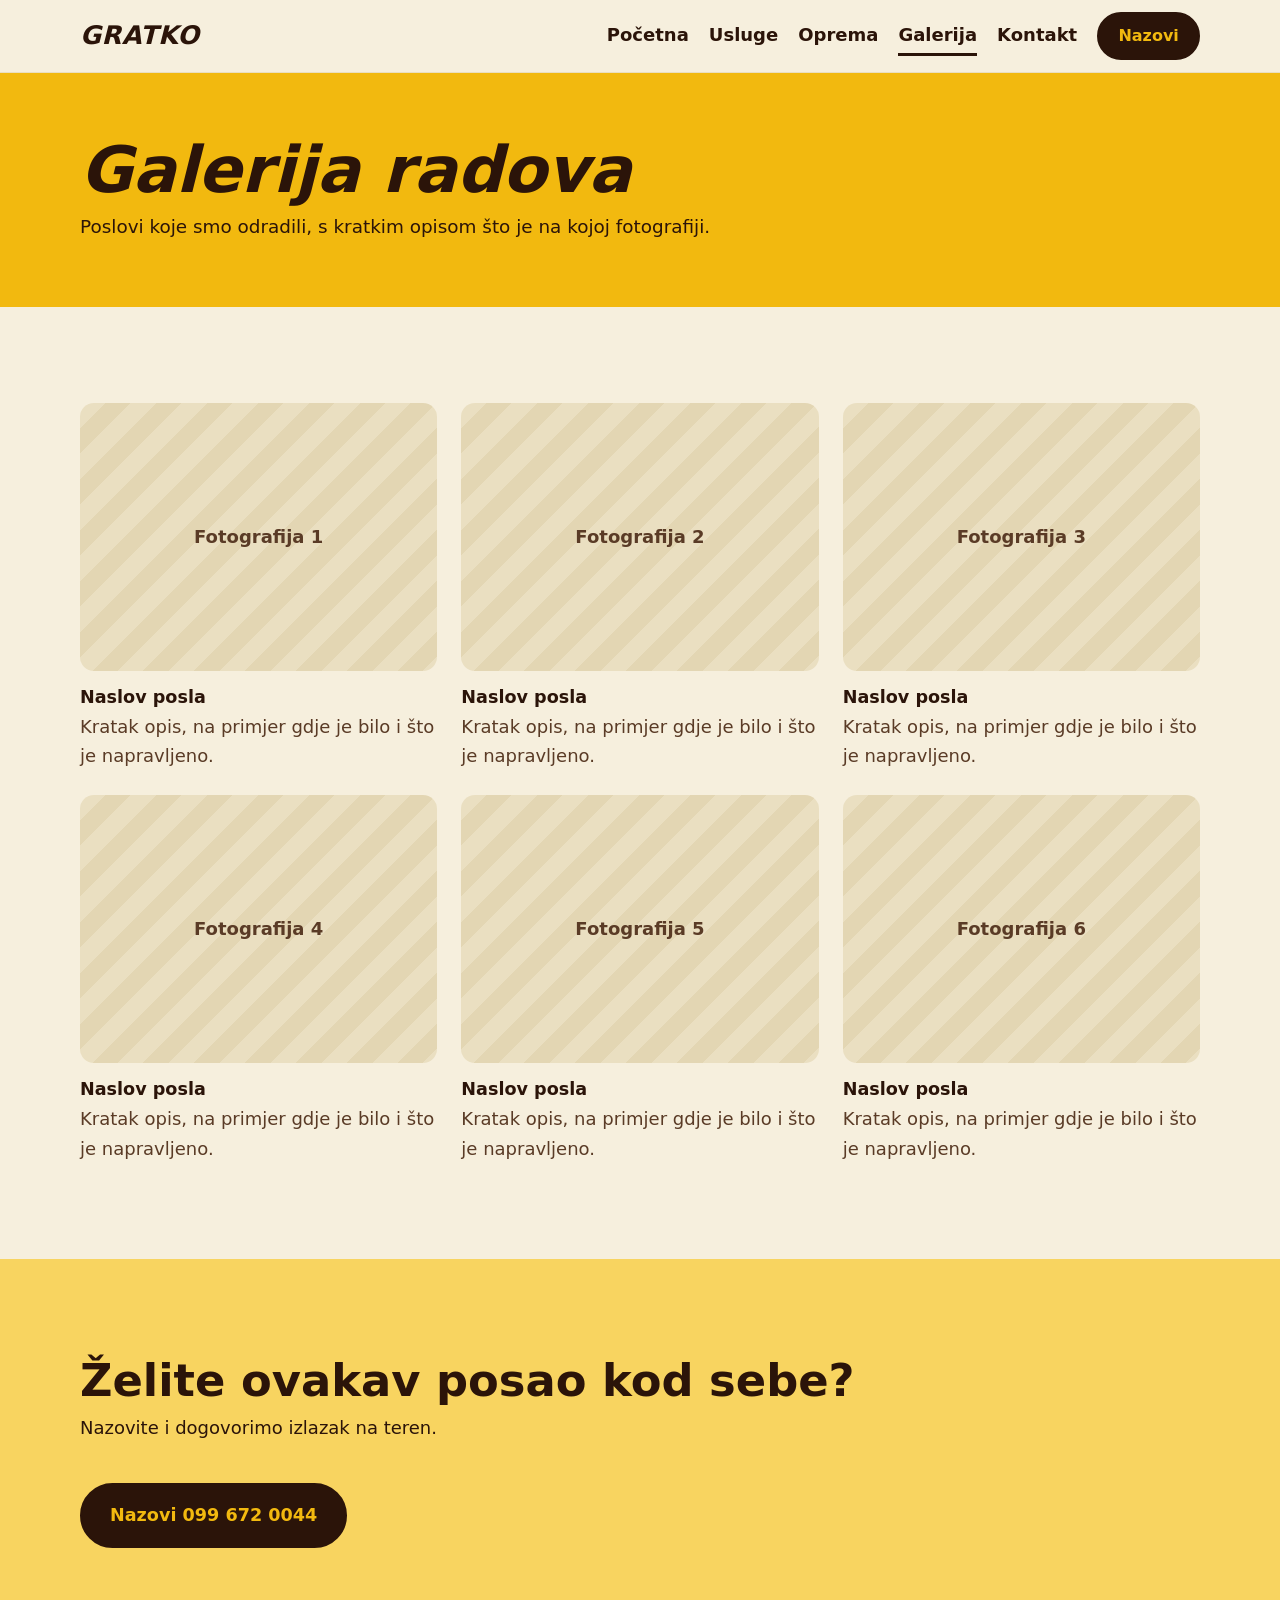
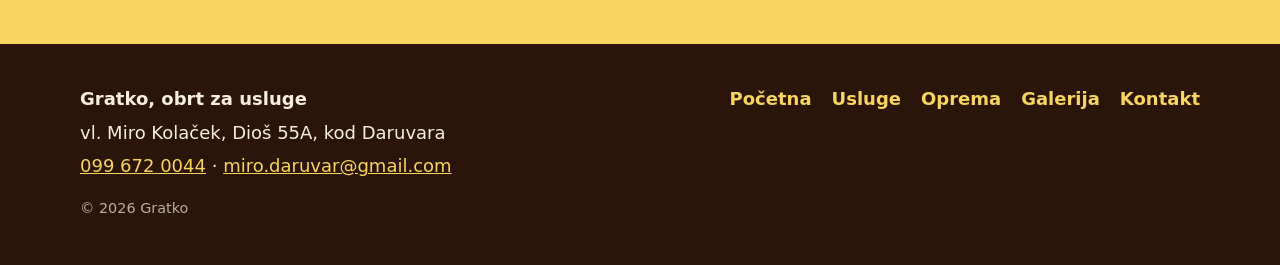
==== galerija.html @ cdd64eb9 "commit" ====
<!doctype html>
<html lang="hr">
<head>
  <meta charset="utf-8">
  <meta name="viewport" content="width=device-width, initial-scale=1">
  <title>Galerija radova | Gratko, obrt za usluge, Daruvar</title>
  <meta name="description" content="Fotografije odrađenih poslova: asfaltiranje, iskopi i uređenje terena na području Daruvara. Gratko, obrt za usluge, vl. Miro Kolaček.">
  <link rel="canonical" href="https://gratko.hr/galerija.html">

  <meta name="theme-color" content="#F2B90F">
  <link rel="icon" href="slike/favicon.svg" type="image/svg+xml">

  <meta property="og:type" content="website">
  <meta property="og:locale" content="hr_HR">
  <meta property="og:site_name" content="Gratko, obrt za usluge">
  <meta property="og:title" content="Galerija radova | Gratko, obrt za usluge, Daruvar">
  <meta property="og:description" content="Fotografije odrađenih poslova: asfaltiranje, iskopi i uređenje terena.">
  <meta property="og:url" content="https://gratko.hr/galerija.html">
  <meta property="og:image" content="https://gratko.hr/slike/og-slika.jpg">
  <meta property="og:image:width" content="1200">
  <meta property="og:image:height" content="630">
  <meta name="twitter:card" content="summary_large_image">

  <link rel="stylesheet" href="style.css">
</head>
<body>

<a class="preskoci" href="#sadrzaj">Preskoči na sadržaj</a>

<header class="zaglavlje">
  <div class="okvir zaglavlje-red">
    <a class="logo" href="index.html">GRATKO</a>
    <nav class="izbornik" aria-label="Glavni izbornik">
      <a href="index.html">Početna</a>
      <a href="usluge.html">Usluge</a>
      <a href="oprema.html">Oprema</a>
      <a href="galerija.html" class="aktivno">Galerija</a>
      <a href="kontakt.html">Kontakt</a>
    </nav>
    <a class="gumb gumb-tamni gumb-mali" href="tel:+385996720044">Nazovi</a>
  </div>
</header>

<main id="sadrzaj">

  <section class="zaglavlje-stranice">
    <div class="okvir">
      <h1>Galerija radova</h1>
      <p>Poslovi koje smo odradili, s kratkim opisom što je na kojoj fotografiji.</p>
    </div>
  </section>

  <section class="odjeljak">
    <div class="okvir">

      <!-- ========================================================
           KAKO DODATI FOTOGRAFIJU

           1. Stavi fotografiju u mapu "slike",
              na primjer: slike/posao-1.jpg

           2. U bloku ispod zamijeni ovaj redak:
                <div class="mjesto-za-sliku">Fotografija 1</div>
              ovim:
                <img src="slike/posao-1.jpg" alt="Kratak opis" loading="lazy">

           3. U <figcaption> upisi naslov i opis posla.

           Blokove slobodno kopiraj, obrisi ili dodaj koliko treba.
           ======================================================== -->

      <div class="galerija">

        <figure>
          <div class="mjesto-za-sliku">Fotografija 1</div>
          <figcaption>
            <strong>Naslov posla</strong>
            Kratak opis, na primjer gdje je bilo i što je napravljeno.
          </figcaption>
        </figure>

        <figure>
          <div class="mjesto-za-sliku">Fotografija 2</div>
          <figcaption>
            <strong>Naslov posla</strong>
            Kratak opis, na primjer gdje je bilo i što je napravljeno.
          </figcaption>
        </figure>

        <figure>
          <div class="mjesto-za-sliku">Fotografija 3</div>
          <figcaption>
            <strong>Naslov posla</strong>
            Kratak opis, na primjer gdje je bilo i što je napravljeno.
          </figcaption>
        </figure>

        <figure>
          <div class="mjesto-za-sliku">Fotografija 4</div>
          <figcaption>
            <strong>Naslov posla</strong>
            Kratak opis, na primjer gdje je bilo i što je napravljeno.
          </figcaption>
        </figure>

        <figure>
          <div class="mjesto-za-sliku">Fotografija 5</div>
          <figcaption>
            <strong>Naslov posla</strong>
            Kratak opis, na primjer gdje je bilo i što je napravljeno.
          </figcaption>
        </figure>

        <figure>
          <div class="mjesto-za-sliku">Fotografija 6</div>
          <figcaption>
            <strong>Naslov posla</strong>
            Kratak opis, na primjer gdje je bilo i što je napravljeno.
          </figcaption>
        </figure>

      </div>
    </div>
  </section>

  <section class="odjeljak odjeljak-zuti">
    <div class="okvir">
      <h2>Želite ovakav posao kod sebe?</h2>
      <p class="podnaslov">Nazovite i dogovorimo izlazak na teren.</p>
      <a class="gumb gumb-tamni" href="tel:+385996720044">Nazovi 099 672 0044</a>
    </div>
  </section>

</main>

<footer class="podnozje">
  <div class="okvir podnozje-red">
    <div>
      <p><strong>Gratko, obrt za usluge</strong></p>
      <p>vl. Miro Kolaček, Dioš 55A, kod Daruvara</p>
      <p><a href="tel:+385996720044">099 672 0044</a> &middot;
         <a href="mailto:miro.daruvar@gmail.com">miro.daruvar@gmail.com</a></p>
      <p class="sitno">&copy; <span id="godina">2026</span> Gratko</p>
    </div>
    <nav class="podnozje-izbornik" aria-label="Izbornik u podnožju">
      <a href="index.html">Početna</a>
      <a href="usluge.html">Usluge</a>
      <a href="oprema.html">Oprema</a>
      <a href="galerija.html">Galerija</a>
      <a href="kontakt.html">Kontakt</a>
    </nav>
  </div>
</footer>

<script src="skripta.js"></script>
</body>
</html>
---- style.css ----
/* ============================================================
   GRATKO - zajednicki stilovi za sve stranice
   Paleta: zuta i tamno smedja s vizitke, uz tople neutralne
   tonove inspirirane kombinacijama Sanza Wade.
   ============================================================ */

:root {
  --krema:         #F6EFDD;  /* pozadina stranice */
  --krema-tamna:   #EADFC1;  /* kartice i naglasci */
  --zuta:          #F2B90F;  /* zuta s vizitke */
  --zuta-svijetla: #F8D460;
  --smeda:         #2B1409;  /* tamno smedja s vizitke */
  --smeda-meka:    #5A3B26;  /* sekundarni tekst */

  --radijus: 14px;
  --razmak: clamp(3.5rem, 8vw, 6rem);
}

*, *::before, *::after { box-sizing: border-box; }

html { scroll-behavior: smooth; scroll-padding-top: 6rem; }

body {
  margin: 0;
  background: var(--krema);
  color: var(--smeda);
  font-family: "Segoe UI", system-ui, -apple-system, Roboto, "Helvetica Neue", Arial, sans-serif;
  font-size: 1.125rem;
  line-height: 1.65;
  -webkit-font-smoothing: antialiased;
}

img, svg { max-width: 100%; display: block; }
a { color: inherit; }

:focus-visible { outline: 3px solid var(--smeda); outline-offset: 3px; }

.okvir { width: min(1120px, 100% - 2.5rem); margin-inline: auto; }

.preskoci {
  position: absolute; left: -9999px; top: 0; z-index: 100;
  background: var(--smeda); color: var(--krema); padding: .75rem 1rem;
}
.preskoci:focus { left: 0; }

/* ---------------- Zaglavlje ---------------- */
.zaglavlje {
  position: sticky; top: 0; z-index: 50;
  background: var(--krema);
  border-bottom: 1px solid var(--krema-tamna);
}
.zaglavlje-red {
  display: flex; align-items: center; flex-wrap: wrap;
  gap: .5rem 1.25rem; padding-block: .75rem;
}
.logo {
  font-weight: 900; font-style: italic; font-size: 1.6rem;
  letter-spacing: .02em; text-decoration: none; line-height: 1;
}
.izbornik { display: flex; flex-wrap: wrap; gap: 1.25rem; margin-left: auto; }
.izbornik a {
  text-decoration: none; font-weight: 600;
  padding: .25rem 0; border-bottom: 3px solid transparent;
}
.izbornik a:hover { border-bottom-color: var(--zuta); }
.izbornik a.aktivno { border-bottom-color: var(--smeda); }

/* ---------------- Gumbi ---------------- */
.gumb {
  display: inline-block; padding: 1rem 1.75rem;
  border-radius: 999px; font: inherit; font-weight: 700; font-size: 1.1rem;
  text-decoration: none; text-align: center; cursor: pointer;
  border: 2px solid var(--smeda);
  transition: transform .15s ease, background .15s ease, color .15s ease;
}
.gumb:hover { transform: translateY(-2px); }
.gumb-tamni { background: var(--smeda); color: var(--zuta); }
.gumb-tamni:hover { background: #3d1e0f; }
.gumb-svijetli { background: transparent; color: var(--smeda); }
.gumb-svijetli:hover { background: rgba(43, 20, 9, .08); }
.gumb-zuti { background: var(--zuta); color: var(--smeda); border-color: var(--zuta); }
.gumb-zuti:hover { background: var(--zuta-svijetla); border-color: var(--zuta-svijetla); }
.gumb-mali { padding: .55rem 1.2rem; font-size: 1rem; }
.gumb.kopirano { background: var(--smeda); color: var(--zuta); }

/* ---------------- Naslovnica (hero) ---------------- */
.naslovnica {
  position: relative; overflow: hidden;
  background: var(--zuta);
  padding-block: clamp(3rem, 9vw, 6rem);
}
.naslovnica-bager {
  position: absolute; right: 3%; bottom: 6%;
  width: min(36%, 430px); opacity: .16; pointer-events: none;
}
/* Okvir ostaje centriran, a tekst unutra ide u citljivu sirinu. */
.naslovnica-sadrzaj { position: relative; z-index: 1; }
.naslovnica-sadrzaj > * { max-width: 40rem; }

.nadnaslov {
  margin: 0 0 .25rem; font-weight: 700; font-size: .95rem;
  letter-spacing: .14em; text-transform: uppercase;
}
.naslovnica h1 {
  margin: 0; font-size: clamp(3.2rem, 13vw, 7.5rem);
  line-height: 1; font-weight: 900; font-style: italic; letter-spacing: -.01em;
}
.slogan {
  margin: .5rem 0 0; font-size: clamp(1.1rem, 3vw, 1.55rem);
  font-weight: 800; font-style: italic;
  text-transform: uppercase; letter-spacing: .03em;
}
.uvod { max-width: 34rem; margin: 1.5rem 0 0; font-size: 1.2rem; }

/* Gumbi u hero dijelu, s rucno crtanom strelicom prema "Nazovi" */
.gumbi { display: flex; flex-wrap: wrap; gap: .9rem; margin-top: 5rem; }
.nazovi-okvir { position: relative; display: inline-block; }
.strelica {
  position: absolute; bottom: calc(100% + 4px); left: 6%;
  width: clamp(90px, 22vw, 125px); height: auto;
  color: var(--smeda); pointer-events: none;
}

/* ---------------- Odjeljci ---------------- */
.odjeljak { padding-block: var(--razmak); }
.odjeljak h2 {
  margin: 0; font-size: clamp(2rem, 5vw, 2.8rem);
  line-height: 1.15; font-weight: 800;
}
.podnaslov { margin: .4rem 0 2.5rem; color: var(--smeda-meka); max-width: 46rem; }
.odjeljak-tamni { background: var(--smeda); color: var(--krema); }
.odjeljak-tamni .podnaslov { color: var(--zuta-svijetla); }
.odjeljak-zuti { background: var(--zuta-svijetla); }
.odjeljak-zuti .podnaslov { color: var(--smeda); }
.odjeljak-krema { background: var(--krema-tamna); }

.zaglavlje-stranice { background: var(--zuta); padding-block: clamp(2.5rem, 7vw, 4rem); }
.zaglavlje-stranice h1 {
  margin: 0; font-size: clamp(2.4rem, 7vw, 4rem);
  font-weight: 900; font-style: italic; line-height: 1.05;
}
.zaglavlje-stranice p { margin: .5rem 0 0; max-width: 42rem; font-size: 1.15rem; }

.dno-odjeljka { margin-top: 2.5rem; }

/* ---------------- Naglasci usluga (naslovnica) ---------------- */
.naglasci {
  display: grid; gap: 1rem; list-style: none; margin: 0; padding: 0;
  grid-template-columns: repeat(auto-fit, minmax(210px, 1fr));
}
.naglasci a {
  display: flex; align-items: center; height: 100%;
  padding: 1.6rem 1.5rem; text-decoration: none;
  background: var(--krema-tamna); border-radius: var(--radijus);
  border-left: 10px solid var(--zuta);
  font-size: 1.2rem; font-weight: 700; line-height: 1.3;
  transition: transform .15s ease, box-shadow .15s ease;
}
.naglasci a:hover { transform: translateY(-3px); box-shadow: 0 8px 20px rgba(43,20,9,.14); }

/* ---------------- Podrucje rada ---------------- */
.mjesta {
  display: flex; flex-wrap: wrap; gap: .7rem;
  list-style: none; margin: 0; padding: 0;
}
.mjesta li {
  padding: .6rem 1.2rem; border-radius: 999px;
  background: var(--krema-tamna); border: 2px solid var(--zuta);
  font-weight: 700; font-size: 1.05rem;
}

/* ---------------- Usluge, detaljno ---------------- */
.usluga {
  display: grid; gap: clamp(1.5rem, 4vw, 3rem); align-items: center;
  grid-template-columns: repeat(auto-fit, minmax(300px, 1fr));
  padding-block: clamp(2rem, 5vw, 3.5rem);
  border-top: 2px solid var(--krema-tamna);
}
.usluga:first-of-type { border-top: 0; }
.usluga h2 { font-size: clamp(1.7rem, 4vw, 2.3rem); margin: 0 0 .75rem; }
.usluga p { margin: 0 0 1rem; }
.usluga ul { margin: 0; padding-left: 1.3rem; color: var(--smeda-meka); }
.usluga li { margin-bottom: .35rem; }
.usluga img { border-radius: var(--radijus); width: 100%; }
.usluga-obrnuto .usluga-slika { order: 1; }

/* ---------------- Oprema ---------------- */
.oprema-mreza {
  display: grid; gap: 1.5rem;
  grid-template-columns: repeat(auto-fit, minmax(290px, 1fr));
}
.oprema-kartica {
  background: var(--krema); border-radius: var(--radijus);
  overflow: hidden; display: flex; flex-direction: column;
  border: 2px solid var(--krema-tamna);
}
.odjeljak-krema .oprema-kartica { border-color: #ddcda4; }
.oprema-kartica img { width: 100%; }
.oprema-tekst { padding: 1.4rem 1.6rem 1.75rem; }
.oprema-kartica h2, .oprema-kartica h3 { margin: 0 0 .5rem; font-size: 1.4rem; line-height: 1.25; }
.oprema-kartica p { margin: 0; color: var(--smeda-meka); }

/* ---------------- Galerija ---------------- */
.galerija {
  display: grid; gap: 1.5rem;
  grid-template-columns: repeat(auto-fill, minmax(300px, 1fr));
}
.galerija figure { margin: 0; }
/* height:auto mora ostati: bez njega HTML atribut height="..." na slici
   nadjaca aspect-ratio i slika se ne reze na 4:3. */
.galerija img, .mjesto-za-sliku {
  width: 100%; height: auto; aspect-ratio: 4 / 3; object-fit: cover;
  border-radius: var(--radijus);
}
.mjesto-za-sliku {
  display: grid; place-items: center; text-align: center; padding: 1rem;
  background: repeating-linear-gradient(135deg, var(--krema-tamna) 0 18px, #e3d6b3 18px 36px);
  color: var(--smeda-meka); font-weight: 600;
}
.galerija figcaption { margin-top: .75rem; color: var(--smeda-meka); }
.galerija figcaption strong { display: block; color: var(--smeda); font-size: 1.1rem; }

/* ---------------- Kontakt ---------------- */
.kontakt-mreza {
  display: grid; gap: 1.5rem;
  grid-template-columns: repeat(auto-fit, minmax(325px, 1fr));
}
.kontakt-kartica {
  background: var(--krema-tamna); border-radius: var(--radijus);
  border-top: 8px solid var(--zuta);
  padding: 1.6rem 1.75rem 1.75rem; display: flex; flex-direction: column;
}
.kontakt-oznaka {
  display: block; font-size: .85rem; font-weight: 700;
  letter-spacing: .12em; text-transform: uppercase; color: var(--smeda-meka);
}
.kontakt-vrijednost {
  display: block; margin: .4rem 0 1.25rem;
  font-size: clamp(1.15rem, 2.4vw, 1.4rem); font-weight: 800;
  line-height: 1.25; overflow-wrap: break-word;
}
.kontakt-vrijednost a { text-decoration: none; }
.kontakt-vrijednost a:hover { text-decoration: underline; }
/* Gumbi idu jedan ispod drugog u svim karticama: jednako izgleda
   u sve tri kartice i lakse se pogada prstom na mobitelu. */
.kontakt-gumbi {
  display: flex; flex-direction: column; align-items: stretch;
  gap: .6rem; margin-top: auto;
}
.kontakt-gumbi .gumb { padding: .8rem 1.3rem; font-size: 1rem; }

.karta {
  margin-top: 2rem; border-radius: var(--radijus); overflow: hidden;
  border: 2px solid var(--smeda); background: var(--krema-tamna);
}
.karta iframe { display: block; width: 100%; height: clamp(300px, 48vw, 460px); border: 0; }

/* Kratki kontakt na naslovnici */
.kontakt-sazetak {
  display: grid; gap: 1rem;
  grid-template-columns: repeat(auto-fit, minmax(250px, 1fr));
  margin-bottom: 2.5rem;
}
.kontakt-sazetak a {
  display: block; padding: 1.4rem 1.6rem; text-decoration: none;
  background: var(--krema); border-radius: var(--radijus);
  transition: transform .15s ease, box-shadow .15s ease;
}
.kontakt-sazetak a:hover { transform: translateY(-3px); box-shadow: 0 8px 20px rgba(43,20,9,.15); }
.kontakt-sazetak .kontakt-vrijednost { margin-bottom: 0; font-size: 1.3rem; }

/* ---------------- Podnozje ---------------- */
.podnozje { background: var(--smeda); color: var(--krema); padding-block: 2.5rem; }
.podnozje-red {
  display: flex; flex-wrap: wrap; gap: 1.5rem 3rem; justify-content: space-between;
}
.podnozje p { margin: 0 0 .25rem; }
.podnozje a { color: var(--zuta-svijetla); }
.podnozje .sitno { margin-top: 1rem; font-size: .9rem; opacity: .7; }
.podnozje-izbornik { display: flex; flex-wrap: wrap; gap: 1.25rem; }
.podnozje-izbornik a { text-decoration: none; font-weight: 600; }
.podnozje-izbornik a:hover { text-decoration: underline; }

/* ---------------- Manji ekrani ---------------- */
@media (max-width: 760px) {
  .zaglavlje-red { gap: .4rem .9rem; }
  .logo { font-size: 1.4rem; }
  .izbornik { order: 3; width: 100%; margin-left: 0; gap: .25rem .85rem; font-size: .95rem; }
  .naslovnica-bager { display: none; }
  .gumbi { margin-top: 4.5rem; }
  .gumbi .gumb, .nazovi-okvir { width: 100%; }
  body { font-size: 1.05rem; }
}

@media (prefers-reduced-motion: reduce) {
  html { scroll-behavior: auto; }
  .gumb, .kontakt-sazetak a, .naglasci a { transition: none; }
}
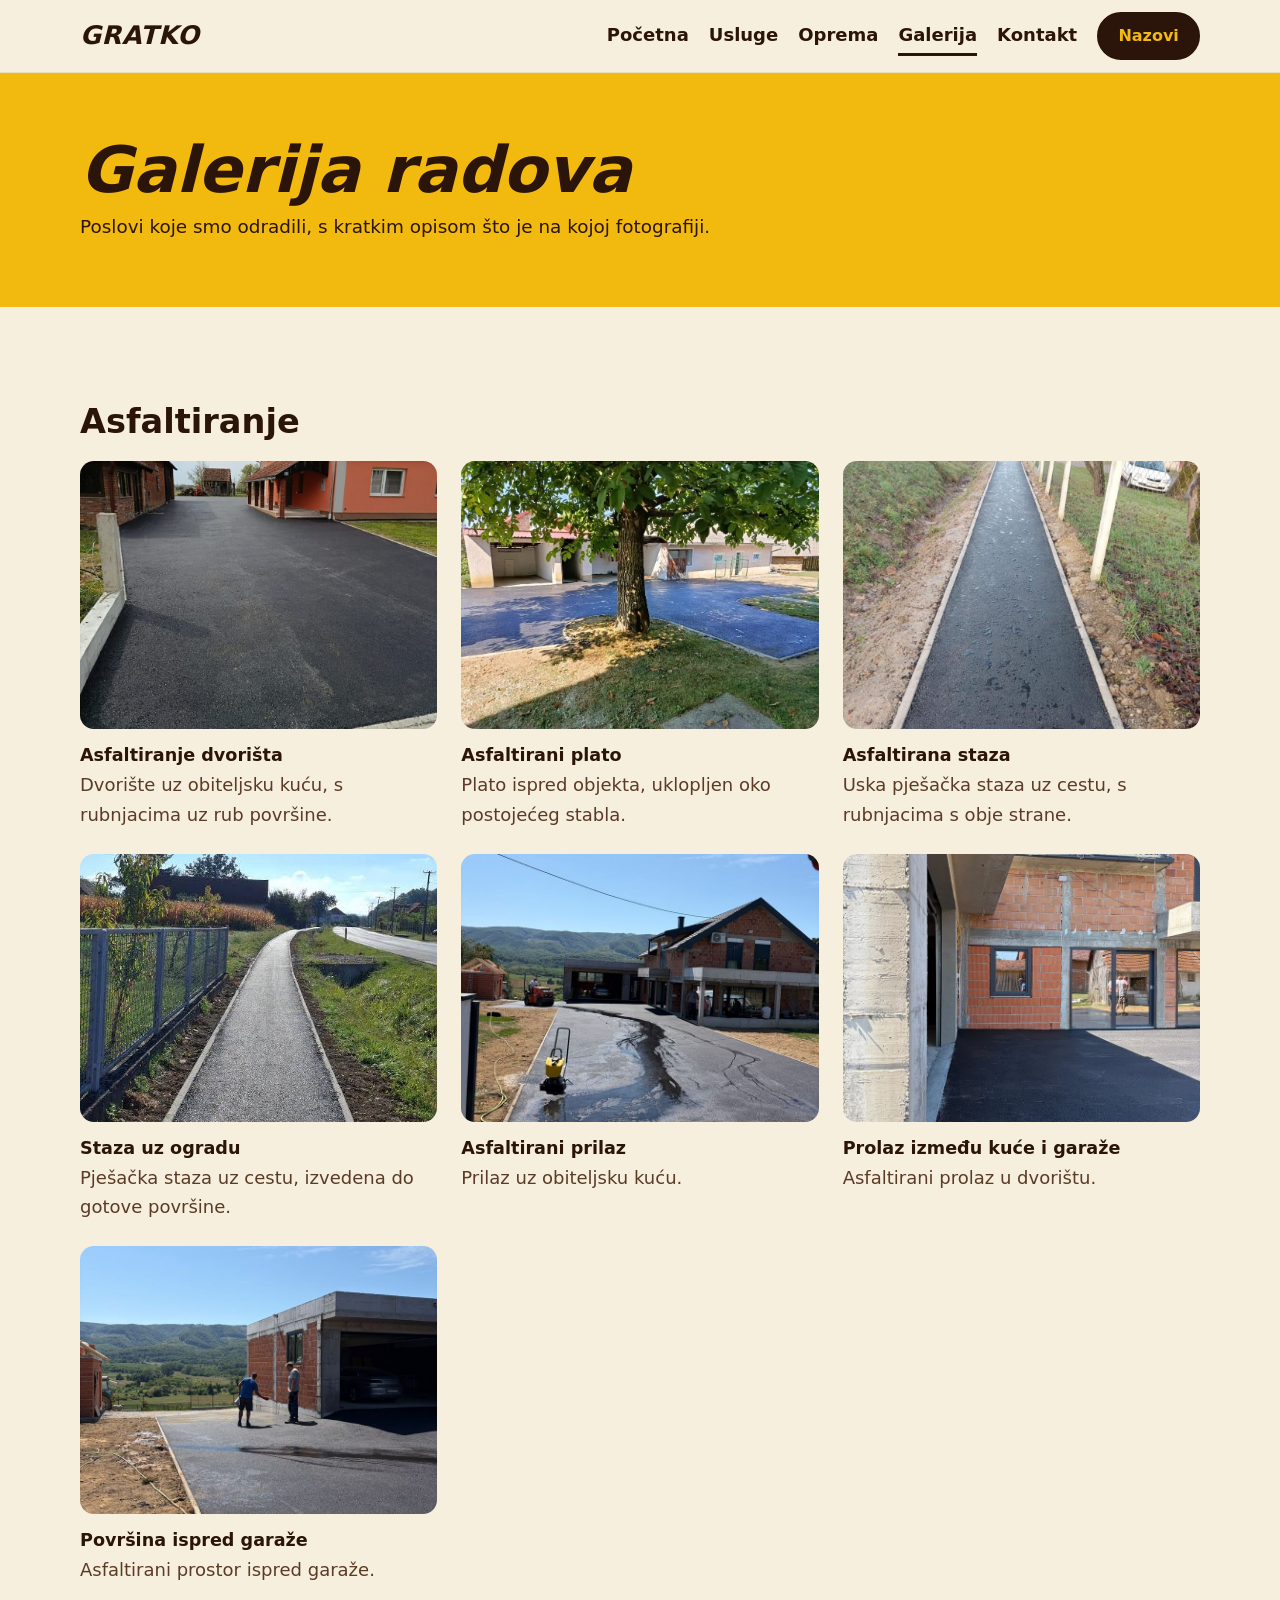
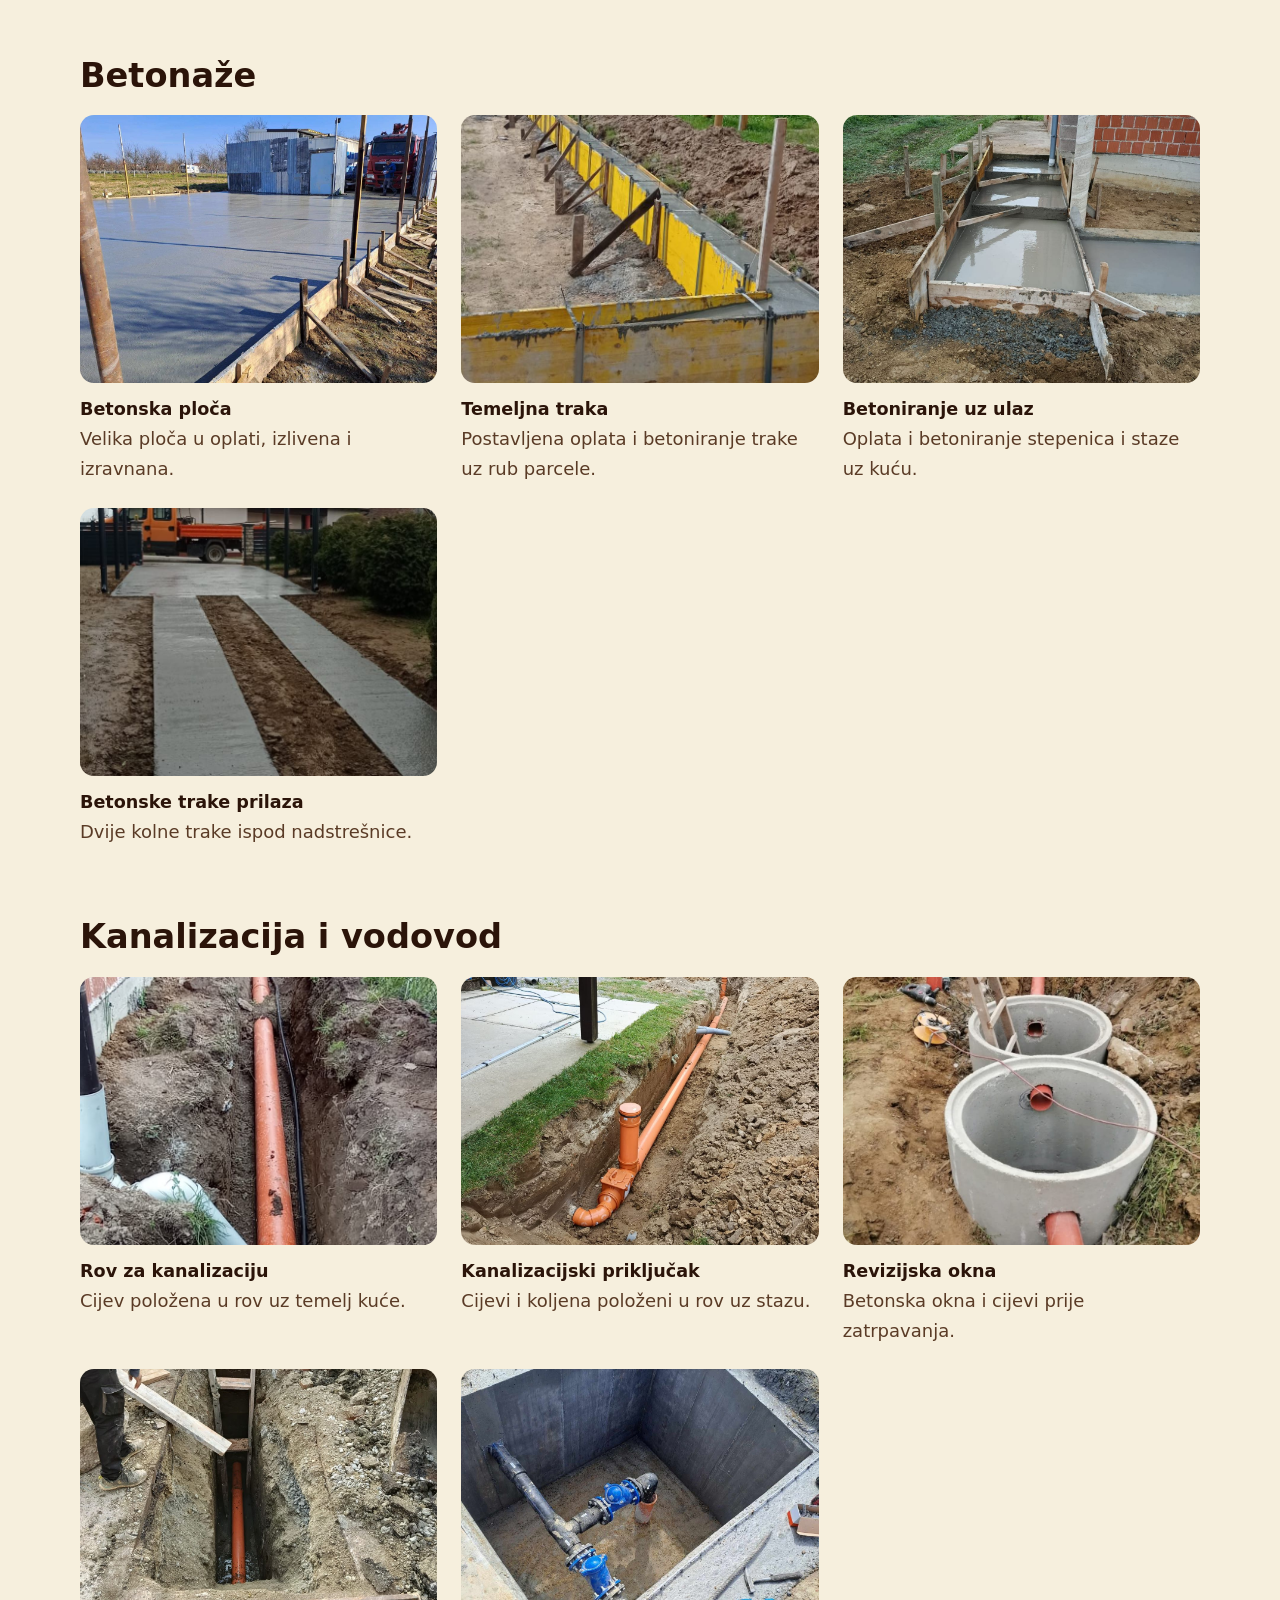
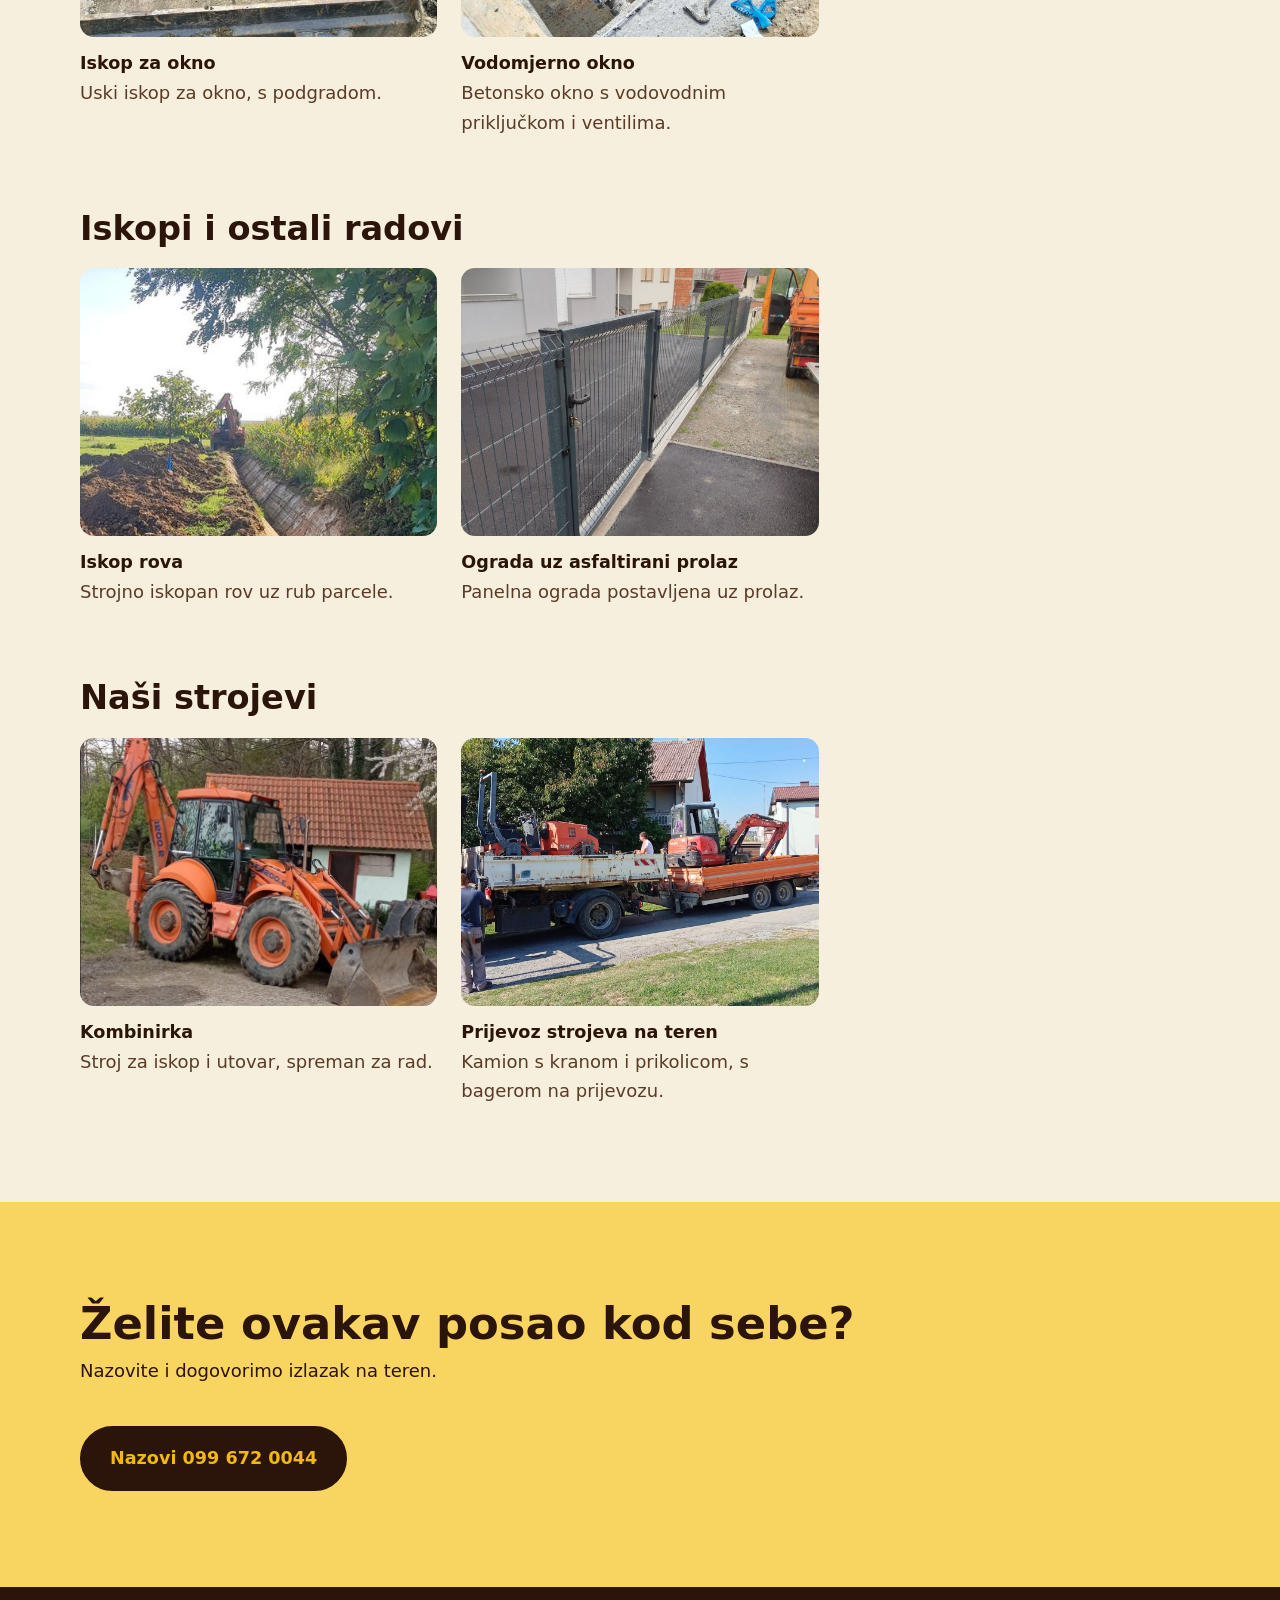
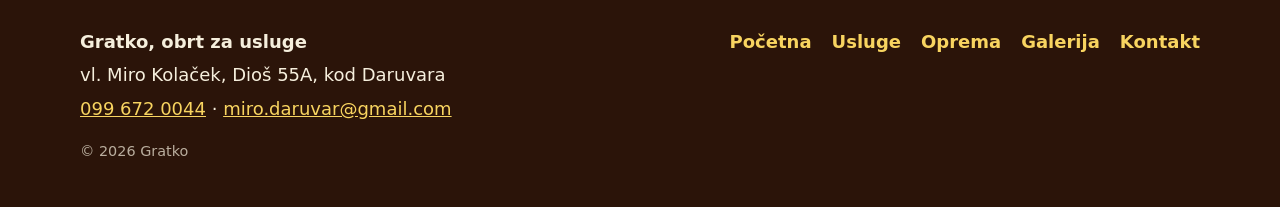
==== commit bfe8c308: "Galerija s obradjenim fotografijama, uklonjene nekoristene datoteke" ====
--- a/galerija.html
+++ b/galerija.html
@@ -53,72 +53,139 @@
   <section class="odjeljak">
     <div class="okvir">
 
-      <!-- ========================================================
-           KAKO DODATI FOTOGRAFIJU
-
-           1. Stavi fotografiju u mapu "slike",
-              na primjer: slike/posao-1.jpg
-
-           2. U bloku ispod zamijeni ovaj redak:
-                <div class="mjesto-za-sliku">Fotografija 1</div>
-              ovim:
-                <img src="slike/posao-1.jpg" alt="Kratak opis" loading="lazy">
-
-           3. U <figcaption> upisi naslov i opis posla.
-
-           Blokove slobodno kopiraj, obrisi ili dodaj koliko treba.
-           ======================================================== -->
-
-      <div class="galerija">
-
-        <figure>
-          <div class="mjesto-za-sliku">Fotografija 1</div>
-          <figcaption>
-            <strong>Naslov posla</strong>
-            Kratak opis, na primjer gdje je bilo i što je napravljeno.
-          </figcaption>
-        </figure>
-
-        <figure>
-          <div class="mjesto-za-sliku">Fotografija 2</div>
-          <figcaption>
-            <strong>Naslov posla</strong>
-            Kratak opis, na primjer gdje je bilo i što je napravljeno.
-          </figcaption>
-        </figure>
-
-        <figure>
-          <div class="mjesto-za-sliku">Fotografija 3</div>
-          <figcaption>
-            <strong>Naslov posla</strong>
-            Kratak opis, na primjer gdje je bilo i što je napravljeno.
-          </figcaption>
-        </figure>
-
-        <figure>
-          <div class="mjesto-za-sliku">Fotografija 4</div>
-          <figcaption>
-            <strong>Naslov posla</strong>
-            Kratak opis, na primjer gdje je bilo i što je napravljeno.
-          </figcaption>
-        </figure>
-
-        <figure>
-          <div class="mjesto-za-sliku">Fotografija 5</div>
-          <figcaption>
-            <strong>Naslov posla</strong>
-            Kratak opis, na primjer gdje je bilo i što je napravljeno.
-          </figcaption>
-        </figure>
-
-        <figure>
-          <div class="mjesto-za-sliku">Fotografija 6</div>
-          <figcaption>
-            <strong>Naslov posla</strong>
-            Kratak opis, na primjer gdje je bilo i što je napravljeno.
-          </figcaption>
-        </figure>
-
+      <!-- Fotografije su izrezane na 4:3. Novu dodaj tako da kopiras jedan
+           <figure> blok i promijenis putanju, naslov i opis.
+           TODO Karlo: provjeri naslove i opise, napisao sam ih prema
+           onome sto se vidi na slici. -->
+
+      <div class="skupina">
+        <h2>Asfaltiranje</h2>
+        <div class="galerija">
+          <figure>
+            <img src="slike/asfalt-dvoriste.jpg" width="921" height="691" loading="lazy"
+                 alt="Asfaltiranje dvorišta: Dvorište uz obiteljsku kuću, s rubnjacima uz rub površine.">
+            <figcaption><strong>Asfaltiranje dvorišta</strong>Dvorište uz obiteljsku kuću, s rubnjacima uz rub površine.</figcaption>
+          </figure>
+          <figure>
+            <img src="slike/asfalt-plato.jpg" width="921" height="691" loading="lazy"
+                 alt="Asfaltirani plato: Plato ispred objekta, uklopljen oko postojećeg stabla.">
+            <figcaption><strong>Asfaltirani plato</strong>Plato ispred objekta, uklopljen oko postojećeg stabla.</figcaption>
+          </figure>
+          <figure>
+            <img src="slike/asfalt-staza.jpg" width="921" height="691" loading="lazy"
+                 alt="Asfaltirana staza: Uska pješačka staza uz cestu, s rubnjacima s obje strane.">
+            <figcaption><strong>Asfaltirana staza</strong>Uska pješačka staza uz cestu, s rubnjacima s obje strane.</figcaption>
+          </figure>
+          <figure>
+            <img src="slike/staza.jpg" width="480" height="360" loading="lazy"
+                 alt="Staza uz ogradu: Pješačka staza uz cestu, izvedena do gotove površine.">
+            <figcaption><strong>Staza uz ogradu</strong>Pješačka staza uz cestu, izvedena do gotove površine.</figcaption>
+          </figure>
+          <figure>
+            <img src="slike/asfaltiranje-1.jpg" width="750" height="1000" loading="lazy"
+                 alt="Asfaltirani prilaz: Prilaz uz obiteljsku kuću.">
+            <figcaption><strong>Asfaltirani prilaz</strong>Prilaz uz obiteljsku kuću.</figcaption>
+          </figure>
+          <figure>
+            <img src="slike/asfaltiranje-2.jpg" width="750" height="1000" loading="lazy"
+                 alt="Prolaz između kuće i garaže: Asfaltirani prolaz u dvorištu.">
+            <figcaption><strong>Prolaz između kuće i garaže</strong>Asfaltirani prolaz u dvorištu.</figcaption>
+          </figure>
+          <figure>
+            <img src="slike/asfaltiranje-3.jpg" width="750" height="1000" loading="lazy"
+                 alt="Površina ispred garaže: Asfaltirani prostor ispred garaže.">
+            <figcaption><strong>Površina ispred garaže</strong>Asfaltirani prostor ispred garaže.</figcaption>
+          </figure>
+        </div>
+      </div>
+
+      <div class="skupina">
+        <h2>Betonaže</h2>
+        <div class="galerija">
+          <figure>
+            <img src="slike/betoniranje-ploca.jpg" width="1200" height="900" loading="lazy"
+                 alt="Betonska ploča: Velika ploča u oplati, izlivena i izravnana.">
+            <figcaption><strong>Betonska ploča</strong>Velika ploča u oplati, izlivena i izravnana.</figcaption>
+          </figure>
+          <figure>
+            <img src="slike/betoniranje-temelj.jpg" width="738" height="554" loading="lazy"
+                 alt="Temeljna traka: Postavljena oplata i betoniranje trake uz rub parcele.">
+            <figcaption><strong>Temeljna traka</strong>Postavljena oplata i betoniranje trake uz rub parcele.</figcaption>
+          </figure>
+          <figure>
+            <img src="slike/betoniranje-stepenice.jpg" width="1200" height="900" loading="lazy"
+                 alt="Betoniranje uz ulaz: Oplata i betoniranje stepenica i staze uz kuću.">
+            <figcaption><strong>Betoniranje uz ulaz</strong>Oplata i betoniranje stepenica i staze uz kuću.</figcaption>
+          </figure>
+          <figure>
+            <img src="slike/betoniranje-staze.jpg" width="720" height="540" loading="lazy"
+                 alt="Betonske trake prilaza: Dvije kolne trake ispod nadstrešnice.">
+            <figcaption><strong>Betonske trake prilaza</strong>Dvije kolne trake ispod nadstrešnice.</figcaption>
+          </figure>
+        </div>
+      </div>
+
+      <div class="skupina">
+        <h2>Kanalizacija i vodovod</h2>
+        <div class="galerija">
+          <figure>
+            <img src="slike/kanalizacija-rov.jpg" width="737" height="553" loading="lazy"
+                 alt="Rov za kanalizaciju: Cijev položena u rov uz temelj kuće.">
+            <figcaption><strong>Rov za kanalizaciju</strong>Cijev položena u rov uz temelj kuće.</figcaption>
+          </figure>
+          <figure>
+            <img src="slike/kanalizacija-prikljucak.jpg" width="1200" height="900" loading="lazy"
+                 alt="Kanalizacijski priključak: Cijevi i koljena položeni u rov uz stazu.">
+            <figcaption><strong>Kanalizacijski priključak</strong>Cijevi i koljena položeni u rov uz stazu.</figcaption>
+          </figure>
+          <figure>
+            <img src="slike/kanalizacija-revizijska-okna.jpg" width="921" height="691" loading="lazy"
+                 alt="Revizijska okna: Betonska okna i cijevi prije zatrpavanja.">
+            <figcaption><strong>Revizijska okna</strong>Betonska okna i cijevi prije zatrpavanja.</figcaption>
+          </figure>
+          <figure>
+            <img src="slike/kanalizacija-okno.jpg" width="1200" height="900" loading="lazy"
+                 alt="Iskop za okno: Uski iskop za okno, s podgradom.">
+            <figcaption><strong>Iskop za okno</strong>Uski iskop za okno, s podgradom.</figcaption>
+          </figure>
+          <figure>
+            <img src="slike/vodovod-sahta.jpg" width="1200" height="900" loading="lazy"
+                 alt="Vodomjerno okno: Betonsko okno s vodovodnim priključkom i ventilima.">
+            <figcaption><strong>Vodomjerno okno</strong>Betonsko okno s vodovodnim priključkom i ventilima.</figcaption>
+          </figure>
+        </div>
+      </div>
+
+      <div class="skupina">
+        <h2>Iskopi i ostali radovi</h2>
+        <div class="galerija">
+          <figure>
+            <img src="slike/rov.jpg" width="450" height="1000" loading="lazy"
+                 alt="Iskop rova: Strojno iskopan rov uz rub parcele.">
+            <figcaption><strong>Iskop rova</strong>Strojno iskopan rov uz rub parcele.</figcaption>
+          </figure>
+          <figure>
+            <img src="slike/ograda.jpg" width="1200" height="900" loading="lazy"
+                 alt="Ograda uz asfaltirani prolaz: Panelna ograda postavljena uz prolaz.">
+            <figcaption><strong>Ograda uz asfaltirani prolaz</strong>Panelna ograda postavljena uz prolaz.</figcaption>
+          </figure>
+        </div>
+      </div>
+
+      <div class="skupina">
+        <h2>Naši strojevi</h2>
+        <div class="galerija">
+          <figure>
+            <img src="slike/oprema-kombinirka.jpg" width="720" height="540" loading="lazy"
+                 alt="Kombinirka: Stroj za iskop i utovar, spreman za rad.">
+            <figcaption><strong>Kombinirka</strong>Stroj za iskop i utovar, spreman za rad.</figcaption>
+          </figure>
+          <figure>
+            <img src="slike/oprema-kamion.jpg" width="1200" height="900" loading="lazy"
+                 alt="Prijevoz strojeva na teren: Kamion s kranom i prikolicom, s bagerom na prijevozu.">
+            <figcaption><strong>Prijevoz strojeva na teren</strong>Kamion s kranom i prikolicom, s bagerom na prijevozu.</figcaption>
+          </figure>
+        </div>
       </div>
     </div>
   </section>
--- a/style.css
+++ b/style.css
@@ -296,3 +296,7 @@
   html { scroll-behavior: auto; }
   .gumb, .kontakt-sazetak a, .naglasci a { transition: none; }
 }
+
+/* ---------------- Galerija po skupinama ---------------- */
+.skupina + .skupina { margin-top: clamp(3rem, 7vw, 4.5rem); }
+.skupina h2 { margin-bottom: 1.25rem; font-size: clamp(1.6rem, 4vw, 2.1rem); }
